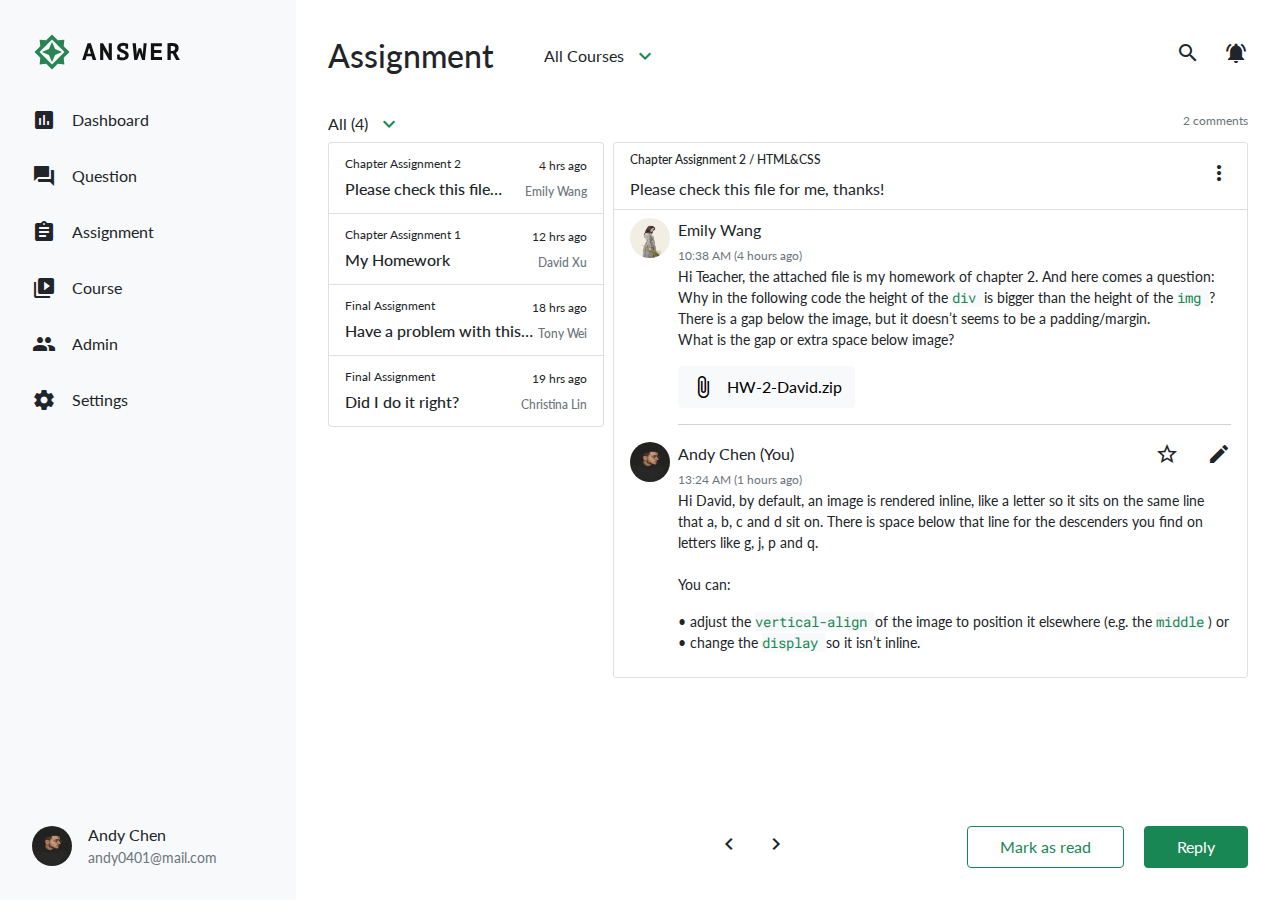
==== index.html @ 7866a917 "Update 2022-08-14T07:27:49.650Z" ====
<!DOCTYPE html>
<html lang="en">

<head>
    <meta charset="UTF-8">
    <meta name="viewport" content="width=device-width, initial-scale=1.0">
    <meta http-equiv="X-UA-Compatible" content="ie=edge">
    <title>
        Boostrap Index
    </title>
    <link rel="stylesheet" href="https://cdnjs.cloudflare.com/ajax/libs/font-awesome/5.13.0/css/all.min.css" />
    <link href="https://fonts.googleapis.com/icon?family=Material+Icons" rel="stylesheet">

    <link rel="preconnect" href="https://fonts.googleapis.com">
    <link rel="preconnect" href="https://fonts.gstatic.com" crossorigin>
    <link href="https://fonts.googleapis.com/css2?family=Lato:wght@400;700&family=Roboto+Mono:wght@400;700&display=swap"
        rel="stylesheet">

    <link rel="stylesheet" href="./assets/style/all.css">
</head>

<body>

    <div class="d-flex">

        <nav class="sidebar">

    <div>
        <div class="logo"> <svg xmlns="http://www.w3.org/2000/svg" xmlns:xlink="http://www.w3.org/1999/xlink"
                width="151" height="40" viewBox="0 0 151 40">
                <defs>
                    <style>
                        .a {
                            fill: none;
                        }

                        .b,
                        .f {
                            fill: #2a8356;
                        }

                        .b {
                            stroke: #707070;
                        }

                        .c {
                            clip-path: url(#a);
                        }

                        .d {
                            fill: #121212;
                        }

                        .e {
                            clip-path: url(#b);
                        }
                    </style>
                    <clipPath id="a">
                        <rect class="a" width="103" height="24" transform="translate(72 35)" />
                    </clipPath>
                    <clipPath id="b">
                        <rect class="b" width="40" height="40" />
                    </clipPath>
                </defs>
                <g transform="translate(-208 -260)">
                    <g class="c" transform="translate(184 233)">
                        <path class="d"
                            d="M9.6-3.72H4.584L3.432,0H.144L5.568-16.8H8.856L14.256,0H10.8ZM5.352-6.36h3.6l-1.7-5.616H7.032ZM21.24-9.936h-.12l.144,1.992V0h-3.12V-16.8h2.88L26.832-6.528h.12l-.216-2.016V-16.8h3.12V0h-2.88ZM35.16-5.5H37.8V-3.12l.144.048a7.177,7.177,0,0,0,1.212.4,6.089,6.089,0,0,0,1.4.156,3.5,3.5,0,0,0,2.088-.54,1.7,1.7,0,0,0,.744-1.452,1.628,1.628,0,0,0-.612-1.32,6.18,6.18,0,0,0-1.512-.888q-.9-.384-1.968-.768a9.393,9.393,0,0,1-1.968-.972A5.42,5.42,0,0,1,35.82-9.936a3.979,3.979,0,0,1-.612-2.3,4.624,4.624,0,0,1,.42-1.98A4.552,4.552,0,0,1,36.8-15.768a5.453,5.453,0,0,1,1.812-1.008,7.257,7.257,0,0,1,2.352-.36,15.68,15.68,0,0,1,2.88.264,7.793,7.793,0,0,1,2.256.72v4.872h-2.64v-2.664a.453.453,0,0,1-.144-.024,8.975,8.975,0,0,0-1.14-.228,8.9,8.9,0,0,0-1.212-.084,3.146,3.146,0,0,0-1.812.456A1.417,1.417,0,0,0,38.5-12.6a1.6,1.6,0,0,0,.612,1.3,6.758,6.758,0,0,0,1.512.912q.9.408,1.968.816a10.314,10.314,0,0,1,1.968,1A5.42,5.42,0,0,1,46.068-7.1a3.844,3.844,0,0,1,.612,2.232A5.063,5.063,0,0,1,46.2-2.6,4.579,4.579,0,0,1,44.856-.972a5.9,5.9,0,0,1-2.04.984,9.549,9.549,0,0,1-2.544.324A9.329,9.329,0,0,1,38.58.192a11.132,11.132,0,0,1-1.44-.36,9.841,9.841,0,0,1-1.164-.456q-.5-.24-.816-.408ZM54.6-7.416,54.648-5.4h.1l.408-1.9,1.44-4.464H59.04L60.384-7.3l.432,1.9h.1l.048-2.064.672-9.336h3.024L62.928,0H60.144l-1.8-5.3-.552-2.3h-.12L57.1-5.3,55.152,0h-2.88L50.544-16.8h3.288ZM68.88-16.8H79.9v2.928H72.168V-9.96H79.3v2.928H72.168v4.1h7.848V0H68.88Zm16.608.168q.552-.1,1.188-.18t1.272-.132q.636-.048,1.236-.072t1.1-.024a11.78,11.78,0,0,1,2.316.228,6.186,6.186,0,0,1,2.04.78,4.143,4.143,0,0,1,1.44,1.488,4.6,4.6,0,0,1,.54,2.328,6.917,6.917,0,0,1-.2,1.788A4.913,4.913,0,0,1,95.856-9.1a4.023,4.023,0,0,1-.876,1,7.8,7.8,0,0,1-1.116.756L97.92,0H94.128L90.744-6.576H88.776V0H85.488Zm5.04,2.52q-.5,0-1,.024a3.734,3.734,0,0,0-.756.1V-9.12h1.3A3.721,3.721,0,0,0,92.3-9.744a2.373,2.373,0,0,0,.864-2.064A2.173,2.173,0,0,0,92.5-13.5,2.83,2.83,0,0,0,90.528-14.112Z"
                            transform="translate(74 55)" />
                    </g>
                    <g class="e" transform="translate(208 260)">
                        <path class="f"
                            d="M-3017.5-951l-5.785-5.784-6.589.66.658-6.592L-3035-968.5l5.783-5.784-.658-6.59,6.589.659L-3017.5-986l5.783,5.784,6.59-.659-.659,6.589L-3000-968.5l-5.784,5.784.659,6.59-6.59-.66L-3017.5-951h0Zm0-30-12.5,12.5,12.5,12.5,12.5-12.5Zm-3.1,15.6-6.9-3.1,6.9-3.1,3.1-6.9,3.1,6.9,6.9,3.1-6.9,3.1-3.1,6.9Z"
                            transform="translate(3037.5 988.501)" />
                    </g>
                </g>
            </svg></div>
        <div class="bar-section">
            <ul class="list-unstyled">
                <li class="mb-4">
                    <a class="d-flex align-items-center text-decoration-none ps-side pt-1 pb-1 br-4 " href="# ">
                        <span class="material-icons pe-3">
                            assessment
                        </span>
                        <p class="m-0">Dashboard</p>
                    </a>
                </li>
                <li class="mb-4">
                    <a class="d-flex align-items-center text-decoration-none ps-side pt-1 pb-1  br-4" href="#">
                        <span class="material-icons pe-3">
                            question_answer
                        </span>
                        <p class="m-0">Question</p>
                    </a>
                <li class="mb-4">
                    <a class="d-flex align-items-center text-decoration-none ps-side pt-1 pb-1  br-4" href="#">
                        <span class="material-icons pe-3">
                            assignment
                        </span>
                        <p class="m-0">Assignment</p>
                    </a>
                </li>
                <li class="mb-4">
                    <a class="d-flex align-items-center text-decoration-none ps-side pt-1 pb-1  br-4" href="#">
                        <span class="material-icons pe-3">
                            video_library
                        </span>
                        <p class="m-0">Course</p>
                    </a>
                </li>
                <li class="mb-4">
                    <a class="d-flex align-items-center text-decoration-none ps-side pt-1 pb-1  br-4" href="#">
                        <span class="material-icons pe-3">
                            people
                        </span>
                        <p class="m-0">Admin</p>
                    </a>
                </li>
                <li class="mb-4">
                    <a class="d-flex align-items-center text-decoration-none ps-side  pt-1 pb-1 br-4" href="#">
                        <span class="material-icons pe-3">
                            settings
                        </span>
                        <p class="m-0">Settings</p>
                    </a>
                </li>


            </ul>
        </div>
    </div>
    <ul class=" list-unstyled d-flex align-items-center person m-0">
        <li class="pe-3"><img class="img-fluid rounded-circle w40-c h40-c" src="./assets/images/andychen.jpeg"
                alt="man">
        </li>
        <li class="d-flex flex-column">
            <div class="">Andy Chen</div>
            <div class="text-muted fz-14-c">andy0401@mail.com</div>
        </li>
    </ul>


</nav>
            
<div class="assign-container d-flex flex-column justify-content-between vh-100">
  <div>
    <header class="d-flex justify-content-between pt-twice pb-twice">
      <div class="title d-flex align-items-center">
        <h1 class="h2 m-0 ">Assignment</h1>
        <p class="font-size-base m-0 pl-50">All Courses</p>
        <a href="#">
          <span class="material-icons text-primary pl-9 vertical-align">
            expand_more
          </span>
        </a>
      </div>
      <div class="icon d-flex align-items-center">
        <a href="#">
          <span class="material-icons">
            search
          </span>
        </a>
        <a href="#">
          <span class="material-icons ms-4">
            notifications_active
          </span>
        </a>
      </div>
    </header>
    <main>
      <div class="d-flex justify-content-between">
        <div class="all-item d-flex mb-6 ">
          <p class="font-size-base m-0 ">All (4)</p>
          <a href="#">
            <span class="material-icons text-primary pl-9 vertical-align">
              expand_more
            </span>
          </a>
        </div>
        <div class="comments">2 comments</div>
      </div>


      <div class="main-section d-flex justify-content-between">
        <div class="list-group list-group-l-c">
          <a href="#" class="list-group-item list-group-item-action">
            <div class="content-title-c d-flex justify-content-between align-items-center">
              <p>Chapter Assignment 2</p>
              <time>4 hrs ago</time>
            </div>
            <div class="content-c d-flex justify-content-between align-items-center">
              <h4>Please check this file…</h4>
              <h2 class="name-c">Emily Wang</h2>
            </div>
          </a>
          <a href="#" class="list-group-item list-group-item-action">
            <div class="content-title-c d-flex justify-content-between align-items-center">
              <p>Chapter Assignment 1</p>
              <time>12 hrs ago</time>
            </div>
            <div class="content-c d-flex justify-content-between align-items-center">
              <h4>My Homework</h4>
              <h2 class="name-c">David Xu</h2>
            </div>
          </a>
          <a href="#" class="list-group-item list-group-item-action">
            <div class="content-title-c d-flex justify-content-between align-items-center">
              <p>Final Assignment</p>
              <time>18 hrs ago</time>
            </div>
            <div class="content-c d-flex justify-content-between align-items-center">
              <h4>Have a problem with this…</h4>
              <h2 class="name-c">Tony Wei</h2>
            </div>
          </a>
          <a href="#" class="list-group-item list-group-item-action ">
            <div class="content-title-c d-flex justify-content-between align-items-center">
              <p>Final Assignment</p>
              <time>19 hrs ago</time>
            </div>
            <div class="content-c d-flex justify-content-between align-items-center">
              <h4>Did I do it right?</h4>
              <h2 class="name-c">Christina Lin</h2>
            </div>
          </a>
        </div>
        <div class="card list-group-r-c">
          <ul class="list-group list-group-flush">
            <li class="list-group-item d-flex justify-content-between align-items-center">
              <div class="question-title">
                <h4 class="h6">Chapter Assignment 2 / HTML&CSS</h4>
                <p>Please check this file for me, thanks!</p>
              </div>
              <a href="#">
                <span class="material-icons">
                  more_vert
                </span>
              </a>
            </li>
            <li class="list-group-item d-flex  bb-0">
              <div class="me-2 w40-c"><img class="img-fluid rounded-circle w40-c h40-c"
                  src="./assets/images/emilywang.jpeg" alt="man">
              </div>
              <div class="bb-1">
                <ul class="list-unstyled">
                  <li>Emily Wang</li>
                  <li><time>10:38 AM (4 hours ago)</time></li>
                  <li class="ff-lato context">
                    <p>Hi Teacher, the attached file is my homework of chapter 2. And here comes a
                      question: Why in the
                      following code the height of the <span class="code"> div </span> is bigger than the height of the
                      <span class="code"> img </span>
                      ? There is a gap below the
                      image, but it doesn’t seems to be a padding/margin.
                      <br />
                      What is the gap or extra space below image?
                    </p>
                  </li>
                  <li class="mt-3 mb-3">
                    <button class="btn btn-light btn-text-align-c  pt-2 pb-2">
                      <span class="material-icons vertical-align me-2">
                        attach_file
                      </span>
                      HW-2-David.zip</button>
                  </li>
                </ul>
              </div>
            </li>

            <li class="list-group-item d-flex">
              <div class="me-2 w40-c"><img class="img-fluid rounded-circle w40-c h40-c"
                  src="./assets/images/andychen.jpeg" alt="man">
              </div>
              <div>
                <ul class="list-unstyled">
                  <li class="d-flex justify-content-between ">Andy Chen (You)
                    <div class="icon">
                      <a href="#"><span class="material-icons vertical-align">star_border</span></a>
                      <a href="#">
                        <span class="material-icons vertical-align ms-4">
                          create
                        </span>
                      </a>
                    </div>
                  </li>
                  <li><time>13:24 AM (1 hours ago)</time></li>
                  <li class="ff-lato context">
                    <p>
                      Hi David, by default, an image is rendered inline, like a letter so it sits on the same line that
                      a,
                      b, c and d sit on. There is space below that line for the descenders you find on letters like g,
                      j,
                      p and q.
                      <br />
                      <br />
                      You can:
                      <br />
                    <ul class="list-unstyled">
                      <li class="ff-lato">
                        • adjust the <span class="code"> vertical-align </span> of the image to position it elsewhere
                        (e.g. the
                        <span class="code">middle</span> ) or
                      </li>
                      <li class="ff-lato">• change the <span class="code"> display </span> so it isn’t inline.</li>
                    </ul>
                    </p>
                  </li>

                </ul>
              </div>
            </li>
          </ul>

        </div>
      </div>
  </div>


  <div class="footer footer-item d-flex justify-content-between align-items-center">
    <div class="arrow d-flex justify-content-end">
      <a href="#">
        <span class="material-icons mr-23">
          chevron_left
        </span>
      </a>
      <a href="#">
        <span class="material-icons">
          chevron_right
        </span>
      </a>
    </div>
    <div class="button-group footer-button">
      <button class="btn btn-white text-primary border-primary py-2 px-twice">Mark as read</button>
      <button class="btn btn-primary ms-3 py-2 px-twice">Reply</button>
    </div>
  </div>


  </main>

</div>


    </div>

    <script src="./assets/js/vendors.js"></script>
    <script src="./assets/js/all.js"></script>
</body>

</html>
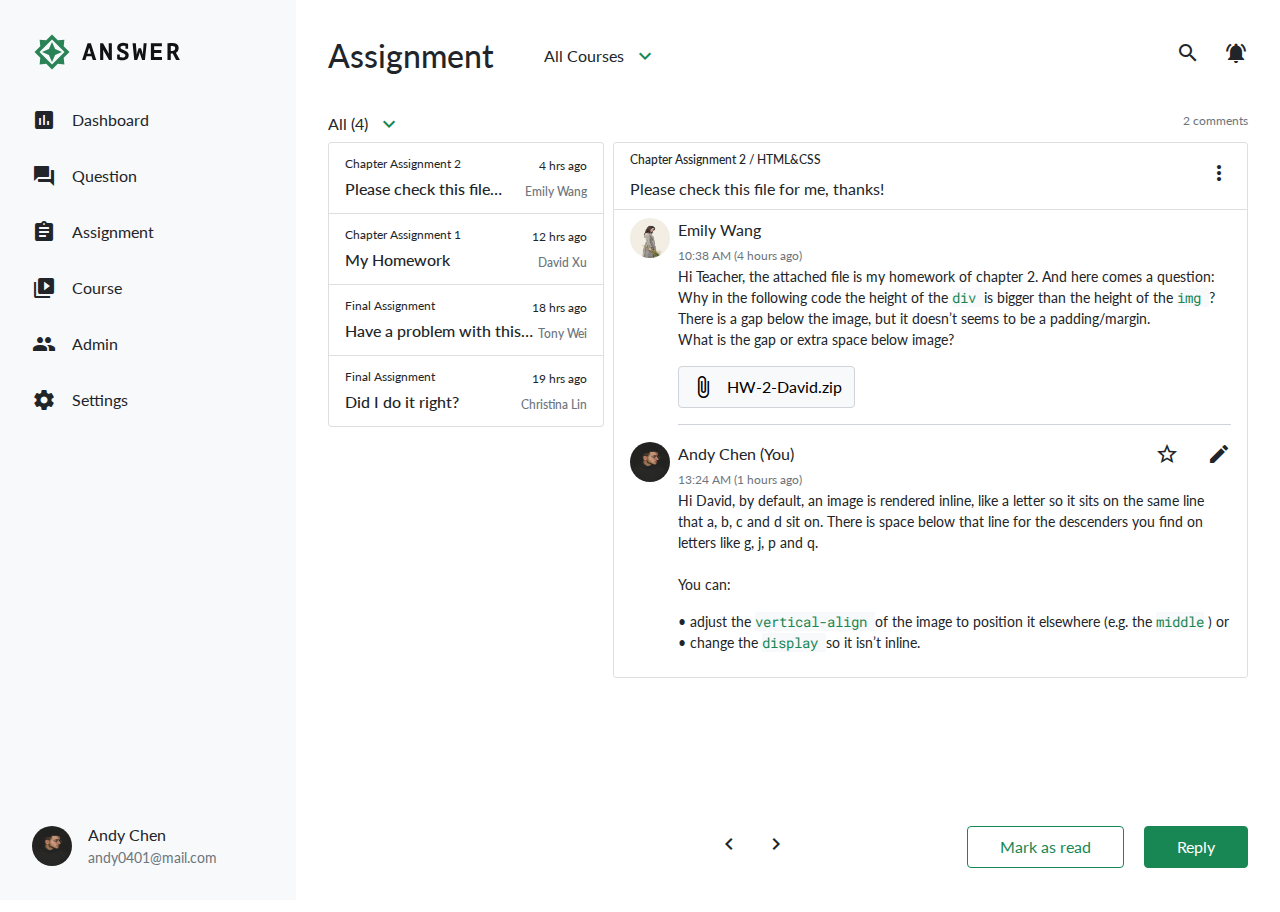
==== commit 550794fc: "Update 2022-08-14T08:05:06.291Z" ====
--- a/index.html
+++ b/index.html
@@ -257,7 +257,7 @@
                     </p>
                   </li>
                   <li class="mt-3 mb-3">
-                    <button class="btn btn-light btn-text-align-c  pt-2 pb-2">
+                    <button class="btn btn-light btn-border-gray400-c pt-2 pb-2">
                       <span class="material-icons vertical-align me-2">
                         attach_file
                       </span>
